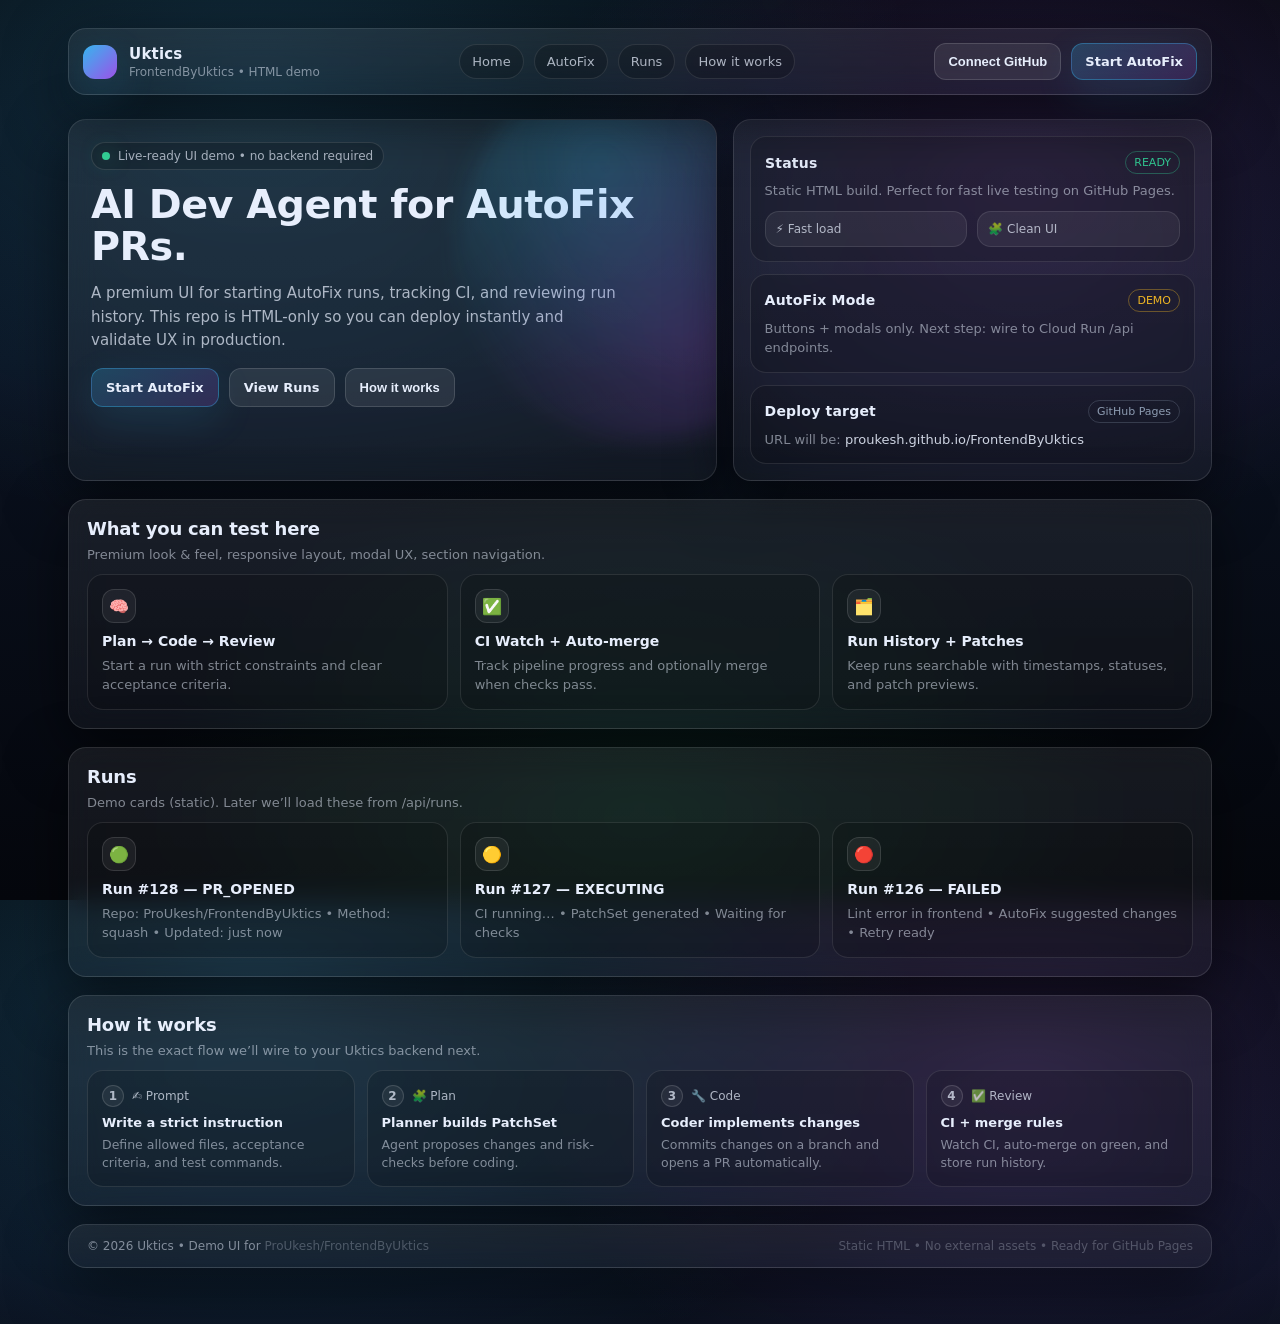
==== index.html @ 5b23cfe2 "Add premium HTML landing page" ====
<!-- index.html -->
<!doctype html>
<html lang="en">
  <head>
    <meta charset="UTF-8" />
    <meta name="viewport" content="width=device-width, initial-scale=1" />
    <title>Uktics • FrontendByUktics</title>
    <meta name="description" content="Uktics demo frontend: premium UI for AutoFix runs, CI watch, and run history." />
    <style>
      :root{
        --bg0:#070a10;
        --bg1:#0b1220;
        --card:rgba(255,255,255,.06);
        --card2:rgba(255,255,255,.085);
        --stroke:rgba(255,255,255,.12);
        --text:#e7eefc;
        --muted:rgba(231,238,252,.72);
        --muted2:rgba(231,238,252,.52);
        --good:#34d399;
        --warn:#fbbf24;
        --bad:#fb7185;
        --shadow: 0 20px 60px rgba(0,0,0,.55);
        --radius: 18px;
      }
      *{ box-sizing:border-box; }
      html,body{ height:100%; }
      body{
        margin:0;
        font-family: ui-sans-serif, system-ui, -apple-system, Segoe UI, Roboto, Helvetica, Arial, "Apple Color Emoji","Segoe UI Emoji";
        color:var(--text);
        background:
          radial-gradient(1200px 800px at 20% 10%, rgba(56,189,248,.18), transparent 55%),
          radial-gradient(900px 650px at 80% 20%, rgba(168,85,247,.16), transparent 55%),
          radial-gradient(900px 650px at 50% 90%, rgba(34,197,94,.10), transparent 55%),
          linear-gradient(180deg, var(--bg0), var(--bg1) 40%, #05070d);
        overflow-x:hidden;
      }
      a{ color:inherit; text-decoration:none; }
      .wrap{ max-width:1180px; margin:0 auto; padding:28px 18px 56px; }

      /* Nav */
      .nav{
        display:flex; align-items:center; justify-content:space-between;
        gap:12px;
        padding:14px 14px;
        border:1px solid var(--stroke);
        background: linear-gradient(180deg, rgba(255,255,255,.07), rgba(255,255,255,.04));
        border-radius: var(--radius);
        box-shadow: var(--shadow);
        backdrop-filter: blur(14px);
        position: sticky; top: 12px; z-index: 10;
      }
      .brand{
        display:flex; align-items:center; gap:12px;
        min-width: 220px;
      }
      .logo{
        width:34px; height:34px; border-radius:12px;
        background: linear-gradient(135deg, rgba(56,189,248,.95), rgba(168,85,247,.92));
        box-shadow: 0 14px 40px rgba(56,189,248,.18);
      }
      .brand strong{ font-size:15px; letter-spacing:.2px; }
      .brand small{ display:block; color:var(--muted2); font-size:12px; margin-top:2px; }
      .links{ display:flex; gap:10px; flex-wrap:wrap; justify-content:center; }
      .chip{
        padding:9px 12px;
        border:1px solid rgba(255,255,255,.10);
        background: rgba(0,0,0,.18);
        border-radius: 999px;
        color: var(--muted);
        font-size: 13px;
      }
      .chip:hover{ background: rgba(255,255,255,.07); color: var(--text); }
      .actions{ display:flex; gap:10px; align-items:center; justify-content:flex-end; min-width: 220px; }
      .btn{
        border:1px solid rgba(255,255,255,.14);
        background: rgba(255,255,255,.08);
        color: var(--text);
        padding:10px 13px;
        border-radius: 12px;
        cursor:pointer;
        font-weight: 600;
        font-size: 13px;
      }
      .btn:hover{ background: rgba(255,255,255,.12); }
      .btn.primary{
        border-color: rgba(56,189,248,.35);
        background: linear-gradient(135deg, rgba(56,189,248,.22), rgba(168,85,247,.18));
        box-shadow: 0 14px 40px rgba(56,189,248,.12);
      }

      /* Hero */
      .hero{
        margin-top: 24px;
        display:grid;
        grid-template-columns: 1.15fr .85fr;
        gap:16px;
        align-items: stretch;
      }
      .card{
        border: 1px solid var(--stroke);
        background: linear-gradient(180deg, rgba(255,255,255,.07), rgba(255,255,255,.04));
        border-radius: var(--radius);
        box-shadow: var(--shadow);
        backdrop-filter: blur(14px);
      }
      .heroMain{ padding: 22px 22px 18px; position:relative; overflow:hidden; }
      .kicker{
        display:inline-flex; gap:8px; align-items:center;
        padding: 6px 10px;
        border:1px solid rgba(255,255,255,.12);
        border-radius: 999px;
        background: rgba(0,0,0,.18);
        color: var(--muted);
        font-size: 12px;
      }
      .dot{ width:8px; height:8px; border-radius:999px; background: var(--good); box-shadow:0 0 20px rgba(52,211,153,.55); }
      h1{
        margin: 14px 0 8px;
        font-size: clamp(28px, 3.1vw, 44px);
        line-height: 1.05;
        letter-spacing: -0.5px;
      }
      .sub{
        color: var(--muted);
        font-size: 15px;
        line-height: 1.55;
        max-width: 56ch;
      }
      .ctaRow{ display:flex; gap:10px; flex-wrap:wrap; margin-top: 16px; }
      .ctaRow .btn{ padding: 11px 14px; }
      .heroGlow{
        position:absolute; inset:-60px -120px auto auto;
        width: 380px; height: 380px; border-radius: 50%;
        background: radial-gradient(circle at 30% 30%, rgba(56,189,248,.22), transparent 60%),
                    radial-gradient(circle at 70% 70%, rgba(168,85,247,.18), transparent 60%);
        filter: blur(10px);
        transform: rotate(18deg);
        pointer-events:none;
      }

      .heroSide{ padding: 16px; display:flex; flex-direction:column; gap:12px; }
      .stat{
        padding: 14px;
        border-radius: 16px;
        border:1px solid rgba(255,255,255,.10);
        background: rgba(0,0,0,.16);
      }
      .statTop{ display:flex; justify-content:space-between; align-items:center; gap:10px; }
      .badge{
        padding: 4px 8px;
        border-radius: 999px;
        font-size: 11px;
        border:1px solid rgba(255,255,255,.14);
        color: var(--muted);
      }
      .badge.good{ border-color: rgba(52,211,153,.35); color: rgba(52,211,153,.95); }
      .badge.warn{ border-color: rgba(251,191,36,.35); color: rgba(251,191,36,.95); }
      .badge.neutral{ border-color: rgba(148,163,184,.25); color: rgba(148,163,184,.95); }
      .stat strong{ font-size: 14px; letter-spacing:.2px; }
      .stat p{ margin: 8px 0 0; color: var(--muted2); font-size: 13px; line-height:1.45; }
      .miniRow{ display:flex; gap:10px; margin-top: 10px; }
      .pill{
        flex:1;
        padding: 10px 10px;
        border-radius: 14px;
        border:1px solid rgba(255,255,255,.10);
        background: rgba(255,255,255,.06);
        font-size: 12px;
        color: var(--muted);
      }

      /* Sections */
      .section{ margin-top: 18px; padding: 18px; }
      .section h2{ margin: 0 0 8px; font-size: 18px; letter-spacing: -.2px; }
      .section .hint{ color: var(--muted2); font-size: 13px; margin:0; }

      .grid3{
        display:grid;
        grid-template-columns: repeat(3, minmax(0,1fr));
        gap: 12px;
        margin-top: 12px;
      }
      .feature{
        padding: 14px;
        border-radius: 16px;
        border:1px solid rgba(255,255,255,.10);
        background: rgba(0,0,0,.16);
      }
      .feature .icon{
        width: 34px; height: 34px; border-radius: 12px;
        display:grid; place-items:center;
        border:1px solid rgba(255,255,255,.12);
        background: rgba(255,255,255,.06);
        margin-bottom: 10px;
      }
      .feature strong{ display:block; font-size: 14px; }
      .feature p{ margin: 8px 0 0; color: var(--muted2); font-size: 13px; line-height: 1.45; }

      .steps{
        margin-top: 12px;
        display:grid;
        grid-template-columns: repeat(4, minmax(0,1fr));
        gap: 12px;
      }
      .step{
        padding: 14px;
        border-radius: 16px;
        border:1px solid rgba(255,255,255,.10);
        background: rgba(0,0,0,.16);
      }
      .step .n{
        display:inline-flex; align-items:center; gap:8px;
        color: var(--muted);
        font-size: 12px;
        margin-bottom: 8px;
      }
      .step .n b{
        width: 22px; height: 22px; border-radius: 999px;
        display:grid; place-items:center;
        border: 1px solid rgba(255,255,255,.14);
        background: rgba(255,255,255,.06);
      }
      .step strong{ display:block; font-size: 13px; }
      .step p{ margin: 6px 0 0; color: var(--muted2); font-size: 12.5px; line-height: 1.45; }

      /* Footer */
      footer{
        margin-top: 18px;
        display:flex;
        justify-content: space-between;
        align-items:center;
        gap:12px;
        padding: 14px 18px;
        color: var(--muted2);
        font-size: 12px;
      }
      .sep{ opacity:.5; }

      /* Modal */
      .backdrop{
        position: fixed; inset:0; display:none;
        background: rgba(0,0,0,.55);
        backdrop-filter: blur(6px);
        z-index: 50;
      }
      .modal{
        max-width: 520px;
        margin: 12vh auto 0;
        padding: 18px;
        border-radius: 18px;
        border: 1px solid rgba(255,255,255,.14);
        background: linear-gradient(180deg, rgba(15,23,42,.95), rgba(2,6,23,.92));
        box-shadow: 0 30px 90px rgba(0,0,0,.65);
      }
      .modal h3{ margin: 0 0 6px; font-size: 16px; }
      .modal p{ margin: 0 0 12px; color: var(--muted); font-size: 13px; line-height: 1.5; }
      .modal .row{ display:flex; gap:10px; justify-content:flex-end; }
      .modal .btn{ background: rgba(255,255,255,.07); }

      /* Responsive */
      @media (max-width: 980px){
        .hero{ grid-template-columns: 1fr; }
        .brand, .actions{ min-width: auto; }
        .steps{ grid-template-columns: repeat(2, minmax(0,1fr)); }
        .grid3{ grid-template-columns: 1fr; }
      }
      @media (max-width: 520px){
        .links{ display:none; }
        .steps{ grid-template-columns: 1fr; }
        footer{ flex-direction: column; align-items:flex-start; }
      }
    </style>
  </head>
  <body>
    <div class="wrap">
      <div class="nav">
        <div class="brand">
          <div class="logo" aria-hidden="true"></div>
          <div>
            <strong>Uktics</strong>
            <small>FrontendByUktics • HTML demo</small>
          </div>
        </div>

        <div class="links">
          <a class="chip" href="#home">Home</a>
          <a class="chip" href="#features">AutoFix</a>
          <a class="chip" href="#runs">Runs</a>
          <a class="chip" href="#how">How it works</a>
        </div>

        <div class="actions">
          <button class="btn" id="btnGithub">Connect GitHub</button>
          <a class="btn primary" href="#features">Start AutoFix</a>
        </div>
      </div>

      <section id="home" class="hero">
        <div class="card heroMain">
          <div class="heroGlow" aria-hidden="true"></div>
          <div class="kicker"><span class="dot"></span> Live-ready UI demo • no backend required</div>
          <h1>AI Dev Agent for AutoFix PRs.</h1>
          <p class="sub">
            A premium UI for starting AutoFix runs, tracking CI, and reviewing run history.
            This repo is HTML-only so you can deploy instantly and validate UX in production.
          </p>
          <div class="ctaRow">
            <a class="btn primary" href="#features">Start AutoFix</a>
            <a class="btn" href="#runs">View Runs</a>
            <button class="btn" id="btnLearn">How it works</button>
          </div>
        </div>

        <aside class="card heroSide">
          <div class="stat">
            <div class="statTop">
              <strong>Status</strong>
              <span class="badge good">READY</span>
            </div>
            <p>Static HTML build. Perfect for fast live testing on GitHub Pages.</p>
            <div class="miniRow">
              <div class="pill">⚡ Fast load</div>
              <div class="pill">🧩 Clean UI</div>
            </div>
          </div>

          <div class="stat">
            <div class="statTop">
              <strong>AutoFix Mode</strong>
              <span class="badge warn">DEMO</span>
            </div>
            <p>Buttons + modals only. Next step: wire to Cloud Run /api endpoints.</p>
          </div>

          <div class="stat">
            <div class="statTop">
              <strong>Deploy target</strong>
              <span class="badge neutral">GitHub Pages</span>
            </div>
            <p>URL will be: <span style="color:rgba(231,238,252,.88)">proukesh.github.io/FrontendByUktics</span></p>
          </div>
        </aside>
      </section>

      <section id="features" class="card section">
        <h2>What you can test here</h2>
        <p class="hint">Premium look & feel, responsive layout, modal UX, section navigation.</p>

        <div class="grid3">
          <div class="feature">
            <div class="icon">🧠</div>
            <strong>Plan → Code → Review</strong>
            <p>Start a run with strict constraints and clear acceptance criteria.</p>
          </div>
          <div class="feature">
            <div class="icon">✅</div>
            <strong>CI Watch + Auto-merge</strong>
            <p>Track pipeline progress and optionally merge when checks pass.</p>
          </div>
          <div class="feature">
            <div class="icon">🗂️</div>
            <strong>Run History + Patches</strong>
            <p>Keep runs searchable with timestamps, statuses, and patch previews.</p>
          </div>
        </div>
      </section>

      <section id="runs" class="card section">
        <h2>Runs</h2>
        <p class="hint">Demo cards (static). Later we’ll load these from /api/runs.</p>

        <div class="grid3">
          <div class="feature">
            <div class="icon">🟢</div>
            <strong>Run #128 — PR_OPENED</strong>
            <p>Repo: ProUkesh/FrontendByUktics • Method: squash • Updated: just now</p>
          </div>
          <div class="feature">
            <div class="icon">🟡</div>
            <strong>Run #127 — EXECUTING</strong>
            <p>CI running… • PatchSet generated • Waiting for checks</p>
          </div>
          <div class="feature">
            <div class="icon">🔴</div>
            <strong>Run #126 — FAILED</strong>
            <p>Lint error in frontend • AutoFix suggested changes • Retry ready</p>
          </div>
        </div>
      </section>

      <section id="how" class="card section">
        <h2>How it works</h2>
        <p class="hint">This is the exact flow we’ll wire to your Uktics backend next.</p>

        <div class="steps">
          <div class="step">
            <div class="n"><b>1</b> ✍️ Prompt</div>
            <strong>Write a strict instruction</strong>
            <p>Define allowed files, acceptance criteria, and test commands.</p>
          </div>
          <div class="step">
            <div class="n"><b>2</b> 🧩 Plan</div>
            <strong>Planner builds PatchSet</strong>
            <p>Agent proposes changes and risk-checks before coding.</p>
          </div>
          <div class="step">
            <div class="n"><b>3</b> 🔧 Code</div>
            <strong>Coder implements changes</strong>
            <p>Commits changes on a branch and opens a PR automatically.</p>
          </div>
          <div class="step">
            <div class="n"><b>4</b> ✅ Review</div>
            <strong>CI + merge rules</strong>
            <p>Watch CI, auto-merge on green, and store run history.</p>
          </div>
        </div>
      </section>

      <footer class="card">
        <div>© <span id="year"></span> Uktics • Demo UI for <span class="sep">ProUkesh/FrontendByUktics</span></div>
        <div class="sep">Static HTML • No external assets • Ready for GitHub Pages</div>
      </footer>
    </div>

    <div class="backdrop" id="backdrop" role="dialog" aria-modal="true" aria-hidden="true">
      <div class="modal">
        <h3 id="modalTitle">Connect GitHub</h3>
        <p id="modalBody">
          This is a UI-only demo. Next step: wire OAuth and tokens via the Uktics backend.
        </p>
        <div class="row">
          <button class="btn" id="btnClose">Close</button>
          <button class="btn primary" id="btnOk">Got it</button>
        </div>
      </div>
    </div>

    <script>
      const $ = (id) => document.getElementById(id);
      const backdrop = $("backdrop");
      const openModal = (title, body) => {
        $("modalTitle").textContent = title;
        $("modalBody").textContent = body;
        backdrop.style.display = "block";
        backdrop.setAttribute("aria-hidden", "false");
      };
      const closeModal = () => {
        backdrop.style.display = "none";
        backdrop.setAttribute("aria-hidden", "true");
      };

      $("year").textContent = new Date().getFullYear();

      $("btnGithub").addEventListener("click", () => {
        openModal(
          "Connect GitHub",
          "UI-only demo. When we wire this up, it will open GitHub OAuth and store a session token safely on the backend."
        );
      });
      $("btnLearn").addEventListener("click", () => {
        document.querySelector("#how").scrollIntoView({ behavior: "smooth", block: "start" });
      });

      $("btnClose").addEventListener("click", closeModal);
      $("btnOk").addEventListener("click", closeModal);

      backdrop.addEventListener("click", (e) => {
        if (e.target === backdrop) closeModal();
      });

      window.addEventListener("keydown", (e) => {
        if (e.key === "Escape") closeModal();
      });
    </script>
  </body>
</html>
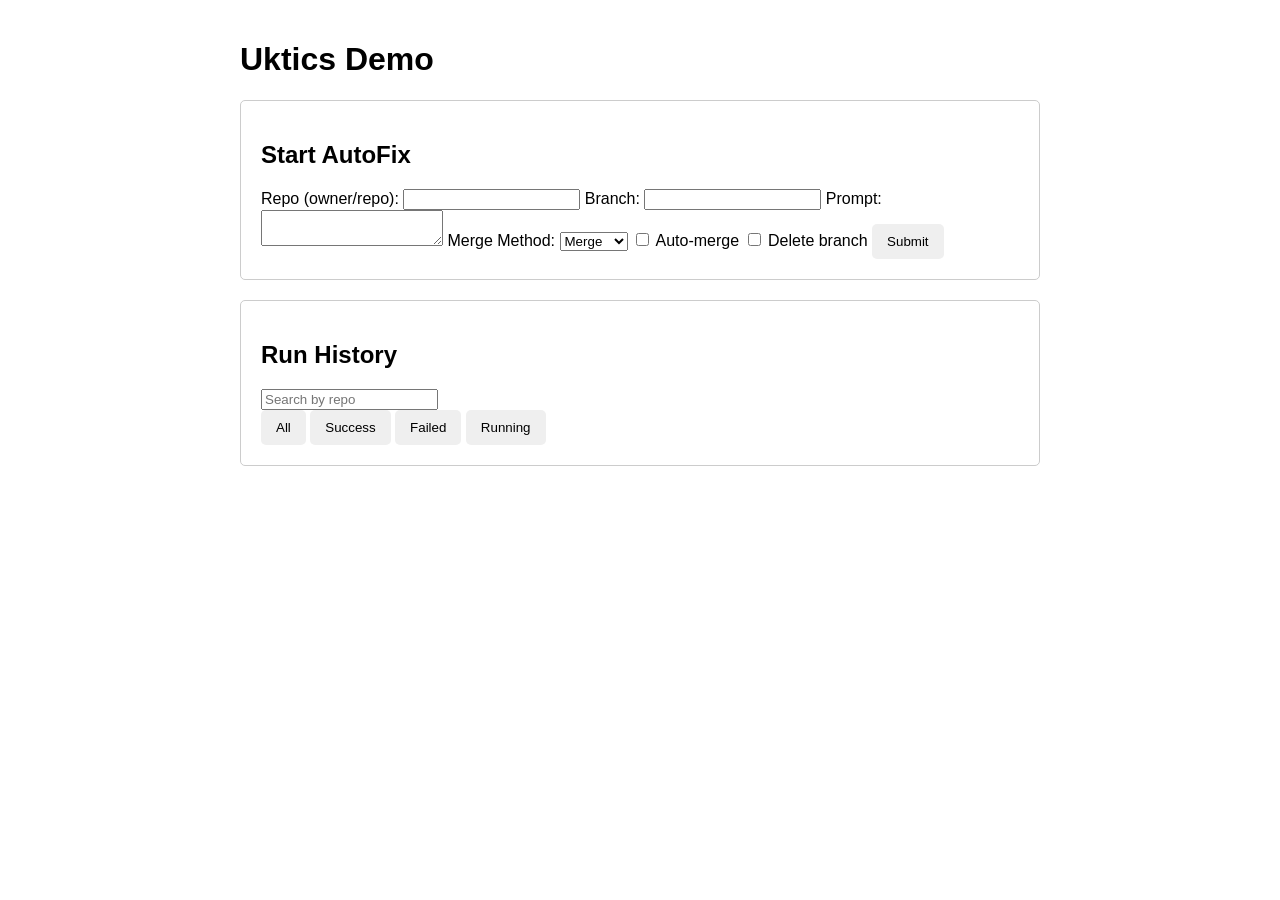
==== commit 05f5e337: "Upgrade index.html to Premium App-like UI" ====
--- a/index.html
+++ b/index.html
@@ -1,477 +1,145 @@
-<!-- index.html -->
-<!doctype html>
+<!DOCTYPE html>
 <html lang="en">
-  <head>
-    <meta charset="UTF-8" />
-    <meta name="viewport" content="width=device-width, initial-scale=1" />
-    <title>Uktics • FrontendByUktics</title>
-    <meta name="description" content="Uktics demo frontend: premium UI for AutoFix runs, CI watch, and run history." />
+<head>
+    <meta charset="UTF-8">
+    <meta name="viewport" content="width=device-width, initial-scale=1.0">
+    <title>Uktics Demo</title>
     <style>
-      :root{
-        --bg0:#070a10;
-        --bg1:#0b1220;
-        --card:rgba(255,255,255,.06);
-        --card2:rgba(255,255,255,.085);
-        --stroke:rgba(255,255,255,.12);
-        --text:#e7eefc;
-        --muted:rgba(231,238,252,.72);
-        --muted2:rgba(231,238,252,.52);
-        --good:#34d399;
-        --warn:#fbbf24;
-        --bad:#fb7185;
-        --shadow: 0 20px 60px rgba(0,0,0,.55);
-        --radius: 18px;
-      }
-      *{ box-sizing:border-box; }
-      html,body{ height:100%; }
-      body{
-        margin:0;
-        font-family: ui-sans-serif, system-ui, -apple-system, Segoe UI, Roboto, Helvetica, Arial, "Apple Color Emoji","Segoe UI Emoji";
-        color:var(--text);
-        background:
-          radial-gradient(1200px 800px at 20% 10%, rgba(56,189,248,.18), transparent 55%),
-          radial-gradient(900px 650px at 80% 20%, rgba(168,85,247,.16), transparent 55%),
-          radial-gradient(900px 650px at 50% 90%, rgba(34,197,94,.10), transparent 55%),
-          linear-gradient(180deg, var(--bg0), var(--bg1) 40%, #05070d);
-        overflow-x:hidden;
-      }
-      a{ color:inherit; text-decoration:none; }
-      .wrap{ max-width:1180px; margin:0 auto; padding:28px 18px 56px; }
+        body { font-family: Arial, sans-serif; margin: 0; padding: 20px; }
+        .container { max-width: 800px; margin: auto; }
+        .panel { border: 1px solid #ccc; padding: 20px; margin-bottom: 20px; border-radius: 5px; }
+        .hidden { display: none; }
+        .dark { background-color: #333; color: #fff; }
+        .light { background-color: #fff; color: #000; }
+        .button { padding: 10px 15px; border: none; border-radius: 5px; cursor: pointer; }
+        .toast { position: fixed; bottom: 20px; right: 20px; background: #28a745; color: white; padding: 10px; border-radius: 5px; }
+        .run-history { margin-top: 20px; }
+        .run { padding: 10px; border: 1px solid #ccc; margin: 5px 0; cursor: pointer; }
+        .run.executing { animation: pulse 1s infinite; }
+        @keyframes pulse { 0% { background-color: #f0f0f0; } 50% { background-color: #e0e0e0; } 100% { background-color: #f0f0f0; } }
+    </style>
+</head>
+<body>
+    <div class="container">
+        <h1>Uktics Demo</h1>
+        <div class="panel">
+            <h2>Start AutoFix</h2>
+            <form id="autofix-form">
+                <label for="repo">Repo (owner/repo):</label>
+                <input type="text" id="repo" required>
+                <label for="branch">Branch:</label>
+                <input type="text" id="branch" required>
+                <label for="prompt">Prompt:</label>
+                <textarea id="prompt" required></textarea>
+                <label for="merge-method">Merge Method:</label>
+                <select id="merge-method">
+                    <option value="merge">Merge</option>
+                    <option value="squash">Squash</option>
+                </select>
+                <label><input type="checkbox" id="auto-merge"> Auto-merge</label>
+                <label><input type="checkbox" id="delete-branch"> Delete branch</label>
+                <button type="submit" class="button">Submit</button>
+            </form>
+            <div id="toast" class="toast hidden">Demo: Run queued</div>
+        </div>
+        <div class="panel run-history">
+            <h2>Run History</h2>
+            <input type="text" id="search-repo" placeholder="Search by repo">
+            <div id="filter-chips">
+                <button class="button" data-filter="all">All</button>
+                <button class="button" data-filter="success">Success</button>
+                <button class="button" data-filter="failed">Failed</button>
+                <button class="button" data-filter="running">Running</button>
+            </div>
+            <div id="runs"></div>
+        </div>
+    </div>
+    <script>
+        const form = document.getElementById('autofix-form');
+        const toast = document.getElementById('toast');
+        const runsDiv = document.getElementById('runs');
+        const searchRepo = document.getElementById('search-repo');
+        const filterButtons = document.querySelectorAll('#filter-chips .button');
+        let runs = [
+            { id: 1, repo: 'owner/repo1', status: 'PR_OPENED' },
+            { id: 2, repo: 'owner/repo2', status: 'EXECUTING' },
+            { id: 3, repo: 'owner/repo3', status: 'FAILED' },
+            { id: 4, repo: 'owner/repo4', status: 'MERGED' },
+            { id: 5, repo: 'owner/repo5', status: 'EXECUTING' },
+            { id: 6, repo: 'owner/repo6', status: 'PR_OPENED' },
+            { id: 7, repo: 'owner/repo7', status: 'FAILED' },
+            { id: 8, repo: 'owner/repo8', status: 'MERGED' }
+        ];
+        let currentFilter = 'all';
 
-      /* Nav */
-      .nav{
-        display:flex; align-items:center; justify-content:space-between;
-        gap:12px;
-        padding:14px 14px;
-        border:1px solid var(--stroke);
-        background: linear-gradient(180deg, rgba(255,255,255,.07), rgba(255,255,255,.04));
-        border-radius: var(--radius);
-        box-shadow: var(--shadow);
-        backdrop-filter: blur(14px);
-        position: sticky; top: 12px; z-index: 10;
-      }
-      .brand{
-        display:flex; align-items:center; gap:12px;
-        min-width: 220px;
-      }
-      .logo{
-        width:34px; height:34px; border-radius:12px;
-        background: linear-gradient(135deg, rgba(56,189,248,.95), rgba(168,85,247,.92));
-        box-shadow: 0 14px 40px rgba(56,189,248,.18);
-      }
-      .brand strong{ font-size:15px; letter-spacing:.2px; }
-      .brand small{ display:block; color:var(--muted2); font-size:12px; margin-top:2px; }
-      .links{ display:flex; gap:10px; flex-wrap:wrap; justify-content:center; }
-      .chip{
-        padding:9px 12px;
-        border:1px solid rgba(255,255,255,.10);
-        background: rgba(0,0,0,.18);
-        border-radius: 999px;
-        color: var(--muted);
-        font-size: 13px;
-      }
-      .chip:hover{ background: rgba(255,255,255,.07); color: var(--text); }
-      .actions{ display:flex; gap:10px; align-items:center; justify-content:flex-end; min-width: 220px; }
-      .btn{
-        border:1px solid rgba(255,255,255,.14);
-        background: rgba(255,255,255,.08);
-        color: var(--text);
-        padding:10px 13px;
-        border-radius: 12px;
-        cursor:pointer;
-        font-weight: 600;
-        font-size: 13px;
-      }
-      .btn:hover{ background: rgba(255,255,255,.12); }
-      .btn.primary{
-        border-color: rgba(56,189,248,.35);
-        background: linear-gradient(135deg, rgba(56,189,248,.22), rgba(168,85,247,.18));
-        box-shadow: 0 14px 40px rgba(56,189,248,.12);
-      }
+        function renderRuns() {
+            runsDiv.innerHTML = '';
+            const filteredRuns = runs.filter(run => {
+                if (currentFilter === 'all') return true;
+                return run.status.toLowerCase() === currentFilter;
+            });
+            filteredRuns.forEach(run => {
+                const runDiv = document.createElement('div');
+                runDiv.className = 'run ' + (run.status === 'EXECUTING' ? 'executing' : '');
+                runDiv.innerText = `${run.repo} - ${run.status}`;
+                runDiv.onclick = () => openModal(run);
+                runsDiv.appendChild(runDiv);
+            });
+        }
 
-      /* Hero */
-      .hero{
-        margin-top: 24px;
-        display:grid;
-        grid-template-columns: 1.15fr .85fr;
-        gap:16px;
-        align-items: stretch;
-      }
-      .card{
-        border: 1px solid var(--stroke);
-        background: linear-gradient(180deg, rgba(255,255,255,.07), rgba(255,255,255,.04));
-        border-radius: var(--radius);
-        box-shadow: var(--shadow);
-        backdrop-filter: blur(14px);
-      }
-      .heroMain{ padding: 22px 22px 18px; position:relative; overflow:hidden; }
-      .kicker{
-        display:inline-flex; gap:8px; align-items:center;
-        padding: 6px 10px;
-        border:1px solid rgba(255,255,255,.12);
-        border-radius: 999px;
-        background: rgba(0,0,0,.18);
-        color: var(--muted);
-        font-size: 12px;
-      }
-      .dot{ width:8px; height:8px; border-radius:999px; background: var(--good); box-shadow:0 0 20px rgba(52,211,153,.55); }
-      h1{
-        margin: 14px 0 8px;
-        font-size: clamp(28px, 3.1vw, 44px);
-        line-height: 1.05;
-        letter-spacing: -0.5px;
-      }
-      .sub{
-        color: var(--muted);
-        font-size: 15px;
-        line-height: 1.55;
-        max-width: 56ch;
-      }
-      .ctaRow{ display:flex; gap:10px; flex-wrap:wrap; margin-top: 16px; }
-      .ctaRow .btn{ padding: 11px 14px; }
-      .heroGlow{
-        position:absolute; inset:-60px -120px auto auto;
-        width: 380px; height: 380px; border-radius: 50%;
-        background: radial-gradient(circle at 30% 30%, rgba(56,189,248,.22), transparent 60%),
-                    radial-gradient(circle at 70% 70%, rgba(168,85,247,.18), transparent 60%);
-        filter: blur(10px);
-        transform: rotate(18deg);
-        pointer-events:none;
-      }
+        function openModal(run) {
+            alert(`Run Details: ${JSON.stringify(run)}`);
+        }
 
-      .heroSide{ padding: 16px; display:flex; flex-direction:column; gap:12px; }
-      .stat{
-        padding: 14px;
-        border-radius: 16px;
-        border:1px solid rgba(255,255,255,.10);
-        background: rgba(0,0,0,.16);
-      }
-      .statTop{ display:flex; justify-content:space-between; align-items:center; gap:10px; }
-      .badge{
-        padding: 4px 8px;
-        border-radius: 999px;
-        font-size: 11px;
-        border:1px solid rgba(255,255,255,.14);
-        color: var(--muted);
-      }
-      .badge.good{ border-color: rgba(52,211,153,.35); color: rgba(52,211,153,.95); }
-      .badge.warn{ border-color: rgba(251,191,36,.35); color: rgba(251,191,36,.95); }
-      .badge.neutral{ border-color: rgba(148,163,184,.25); color: rgba(148,163,184,.95); }
-      .stat strong{ font-size: 14px; letter-spacing:.2px; }
-      .stat p{ margin: 8px 0 0; color: var(--muted2); font-size: 13px; line-height:1.45; }
-      .miniRow{ display:flex; gap:10px; margin-top: 10px; }
-      .pill{
-        flex:1;
-        padding: 10px 10px;
-        border-radius: 14px;
-        border:1px solid rgba(255,255,255,.10);
-        background: rgba(255,255,255,.06);
-        font-size: 12px;
-        color: var(--muted);
-      }
+        form.onsubmit = function(event) {
+            event.preventDefault();
+            const repo = document.getElementById('repo').value;
+            const branch = document.getElementById('branch').value;
+            const prompt = document.getElementById('prompt').value;
+            if (!/^[A-Za-z0-9_.-]+/[A-Za-z0-9_.-]+$/.test(repo)) {
+                alert('Invalid repo format.');
+                return;
+            }
+            toast.classList.remove('hidden');
+            setTimeout(() => toast.classList.add('hidden'), 3000);
+            runs.push({ id: runs.length + 1, repo: repo, status: 'EXECUTING' });
+            renderRuns();
+        };
 
-      /* Sections */
-      .section{ margin-top: 18px; padding: 18px; }
-      .section h2{ margin: 0 0 8px; font-size: 18px; letter-spacing: -.2px; }
-      .section .hint{ color: var(--muted2); font-size: 13px; margin:0; }
+        searchRepo.oninput = function() {
+            const searchTerm = searchRepo.value.toLowerCase();
+            runsDiv.innerHTML = '';
+            runs.filter(run => run.repo.toLowerCase().includes(searchTerm)).forEach(run => {
+                const runDiv = document.createElement('div');
+                runDiv.className = 'run ' + (run.status === 'EXECUTING' ? 'executing' : '');
+                runDiv.innerText = `${run.repo} - ${run.status}`;
+                runDiv.onclick = () => openModal(run);
+                runsDiv.appendChild(runDiv);
+            });
+        };
 
-      .grid3{
-        display:grid;
-        grid-template-columns: repeat(3, minmax(0,1fr));
-        gap: 12px;
-        margin-top: 12px;
-      }
-      .feature{
-        padding: 14px;
-        border-radius: 16px;
-        border:1px solid rgba(255,255,255,.10);
-        background: rgba(0,0,0,.16);
-      }
-      .feature .icon{
-        width: 34px; height: 34px; border-radius: 12px;
-        display:grid; place-items:center;
-        border:1px solid rgba(255,255,255,.12);
-        background: rgba(255,255,255,.06);
-        margin-bottom: 10px;
-      }
-      .feature strong{ display:block; font-size: 14px; }
-      .feature p{ margin: 8px 0 0; color: var(--muted2); font-size: 13px; line-height: 1.45; }
+        filterButtons.forEach(button => {
+            button.onclick = function() {
+                currentFilter = this.getAttribute('data-filter');
+                renderRuns();
+            };
+        });
 
-      .steps{
-        margin-top: 12px;
-        display:grid;
-        grid-template-columns: repeat(4, minmax(0,1fr));
-        gap: 12px;
-      }
-      .step{
-        padding: 14px;
-        border-radius: 16px;
-        border:1px solid rgba(255,255,255,.10);
-        background: rgba(0,0,0,.16);
-      }
-      .step .n{
-        display:inline-flex; align-items:center; gap:8px;
-        color: var(--muted);
-        font-size: 12px;
-        margin-bottom: 8px;
-      }
-      .step .n b{
-        width: 22px; height: 22px; border-radius: 999px;
-        display:grid; place-items:center;
-        border: 1px solid rgba(255,255,255,.14);
-        background: rgba(255,255,255,.06);
-      }
-      .step strong{ display:block; font-size: 13px; }
-      .step p{ margin: 6px 0 0; color: var(--muted2); font-size: 12.5px; line-height: 1.45; }
+        function setTheme(theme) {
+            document.body.className = theme;
+            localStorage.setItem('theme', theme);
+        }
 
-      /* Footer */
-      footer{
-        margin-top: 18px;
-        display:flex;
-        justify-content: space-between;
-        align-items:center;
-        gap:12px;
-        padding: 14px 18px;
-        color: var(--muted2);
-        font-size: 12px;
-      }
-      .sep{ opacity:.5; }
+        function toggleTheme() {
+            const currentTheme = localStorage.getItem('theme') || 'light';
+            const newTheme = currentTheme === 'light' ? 'dark' : 'light';
+            setTheme(newTheme);
+        }
 
-      /* Modal */
-      .backdrop{
-        position: fixed; inset:0; display:none;
-        background: rgba(0,0,0,.55);
-        backdrop-filter: blur(6px);
-        z-index: 50;
-      }
-      .modal{
-        max-width: 520px;
-        margin: 12vh auto 0;
-        padding: 18px;
-        border-radius: 18px;
-        border: 1px solid rgba(255,255,255,.14);
-        background: linear-gradient(180deg, rgba(15,23,42,.95), rgba(2,6,23,.92));
-        box-shadow: 0 30px 90px rgba(0,0,0,.65);
-      }
-      .modal h3{ margin: 0 0 6px; font-size: 16px; }
-      .modal p{ margin: 0 0 12px; color: var(--muted); font-size: 13px; line-height: 1.5; }
-      .modal .row{ display:flex; gap:10px; justify-content:flex-end; }
-      .modal .btn{ background: rgba(255,255,255,.07); }
-
-      /* Responsive */
-      @media (max-width: 980px){
-        .hero{ grid-template-columns: 1fr; }
-        .brand, .actions{ min-width: auto; }
-        .steps{ grid-template-columns: repeat(2, minmax(0,1fr)); }
-        .grid3{ grid-template-columns: 1fr; }
-      }
-      @media (max-width: 520px){
-        .links{ display:none; }
-        .steps{ grid-template-columns: 1fr; }
-        footer{ flex-direction: column; align-items:flex-start; }
-      }
-    </style>
-  </head>
-  <body>
-    <div class="wrap">
-      <div class="nav">
-        <div class="brand">
-          <div class="logo" aria-hidden="true"></div>
-          <div>
-            <strong>Uktics</strong>
-            <small>FrontendByUktics • HTML demo</small>
-          </div>
-        </div>
-
-        <div class="links">
-          <a class="chip" href="#home">Home</a>
-          <a class="chip" href="#features">AutoFix</a>
-          <a class="chip" href="#runs">Runs</a>
-          <a class="chip" href="#how">How it works</a>
-        </div>
-
-        <div class="actions">
-          <button class="btn" id="btnGithub">Connect GitHub</button>
-          <a class="btn primary" href="#features">Start AutoFix</a>
-        </div>
-      </div>
-
-      <section id="home" class="hero">
-        <div class="card heroMain">
-          <div class="heroGlow" aria-hidden="true"></div>
-          <div class="kicker"><span class="dot"></span> Live-ready UI demo • no backend required</div>
-          <h1>AI Dev Agent for AutoFix PRs.</h1>
-          <p class="sub">
-            A premium UI for starting AutoFix runs, tracking CI, and reviewing run history.
-            This repo is HTML-only so you can deploy instantly and validate UX in production.
-          </p>
-          <div class="ctaRow">
-            <a class="btn primary" href="#features">Start AutoFix</a>
-            <a class="btn" href="#runs">View Runs</a>
-            <button class="btn" id="btnLearn">How it works</button>
-          </div>
-        </div>
-
-        <aside class="card heroSide">
-          <div class="stat">
-            <div class="statTop">
-              <strong>Status</strong>
-              <span class="badge good">READY</span>
-            </div>
-            <p>Static HTML build. Perfect for fast live testing on GitHub Pages.</p>
-            <div class="miniRow">
-              <div class="pill">⚡ Fast load</div>
-              <div class="pill">🧩 Clean UI</div>
-            </div>
-          </div>
-
-          <div class="stat">
-            <div class="statTop">
-              <strong>AutoFix Mode</strong>
-              <span class="badge warn">DEMO</span>
-            </div>
-            <p>Buttons + modals only. Next step: wire to Cloud Run /api endpoints.</p>
-          </div>
-
-          <div class="stat">
-            <div class="statTop">
-              <strong>Deploy target</strong>
-              <span class="badge neutral">GitHub Pages</span>
-            </div>
-            <p>URL will be: <span style="color:rgba(231,238,252,.88)">proukesh.github.io/FrontendByUktics</span></p>
-          </div>
-        </aside>
-      </section>
-
-      <section id="features" class="card section">
-        <h2>What you can test here</h2>
-        <p class="hint">Premium look & feel, responsive layout, modal UX, section navigation.</p>
-
-        <div class="grid3">
-          <div class="feature">
-            <div class="icon">🧠</div>
-            <strong>Plan → Code → Review</strong>
-            <p>Start a run with strict constraints and clear acceptance criteria.</p>
-          </div>
-          <div class="feature">
-            <div class="icon">✅</div>
-            <strong>CI Watch + Auto-merge</strong>
-            <p>Track pipeline progress and optionally merge when checks pass.</p>
-          </div>
-          <div class="feature">
-            <div class="icon">🗂️</div>
-            <strong>Run History + Patches</strong>
-            <p>Keep runs searchable with timestamps, statuses, and patch previews.</p>
-          </div>
-        </div>
-      </section>
-
-      <section id="runs" class="card section">
-        <h2>Runs</h2>
-        <p class="hint">Demo cards (static). Later we’ll load these from /api/runs.</p>
-
-        <div class="grid3">
-          <div class="feature">
-            <div class="icon">🟢</div>
-            <strong>Run #128 — PR_OPENED</strong>
-            <p>Repo: ProUkesh/FrontendByUktics • Method: squash • Updated: just now</p>
-          </div>
-          <div class="feature">
-            <div class="icon">🟡</div>
-            <strong>Run #127 — EXECUTING</strong>
-            <p>CI running… • PatchSet generated • Waiting for checks</p>
-          </div>
-          <div class="feature">
-            <div class="icon">🔴</div>
-            <strong>Run #126 — FAILED</strong>
-            <p>Lint error in frontend • AutoFix suggested changes • Retry ready</p>
-          </div>
-        </div>
-      </section>
-
-      <section id="how" class="card section">
-        <h2>How it works</h2>
-        <p class="hint">This is the exact flow we’ll wire to your Uktics backend next.</p>
-
-        <div class="steps">
-          <div class="step">
-            <div class="n"><b>1</b> ✍️ Prompt</div>
-            <strong>Write a strict instruction</strong>
-            <p>Define allowed files, acceptance criteria, and test commands.</p>
-          </div>
-          <div class="step">
-            <div class="n"><b>2</b> 🧩 Plan</div>
-            <strong>Planner builds PatchSet</strong>
-            <p>Agent proposes changes and risk-checks before coding.</p>
-          </div>
-          <div class="step">
-            <div class="n"><b>3</b> 🔧 Code</div>
-            <strong>Coder implements changes</strong>
-            <p>Commits changes on a branch and opens a PR automatically.</p>
-          </div>
-          <div class="step">
-            <div class="n"><b>4</b> ✅ Review</div>
-            <strong>CI + merge rules</strong>
-            <p>Watch CI, auto-merge on green, and store run history.</p>
-          </div>
-        </div>
-      </section>
-
-      <footer class="card">
-        <div>© <span id="year"></span> Uktics • Demo UI for <span class="sep">ProUkesh/FrontendByUktics</span></div>
-        <div class="sep">Static HTML • No external assets • Ready for GitHub Pages</div>
-      </footer>
-    </div>
-
-    <div class="backdrop" id="backdrop" role="dialog" aria-modal="true" aria-hidden="true">
-      <div class="modal">
-        <h3 id="modalTitle">Connect GitHub</h3>
-        <p id="modalBody">
-          This is a UI-only demo. Next step: wire OAuth and tokens via the Uktics backend.
-        </p>
-        <div class="row">
-          <button class="btn" id="btnClose">Close</button>
-          <button class="btn primary" id="btnOk">Got it</button>
-        </div>
-      </div>
-    </div>
-
-    <script>
-      const $ = (id) => document.getElementById(id);
-      const backdrop = $("backdrop");
-      const openModal = (title, body) => {
-        $("modalTitle").textContent = title;
-        $("modalBody").textContent = body;
-        backdrop.style.display = "block";
-        backdrop.setAttribute("aria-hidden", "false");
-      };
-      const closeModal = () => {
-        backdrop.style.display = "none";
-        backdrop.setAttribute("aria-hidden", "true");
-      };
-
-      $("year").textContent = new Date().getFullYear();
-
-      $("btnGithub").addEventListener("click", () => {
-        openModal(
-          "Connect GitHub",
-          "UI-only demo. When we wire this up, it will open GitHub OAuth and store a session token safely on the backend."
-        );
-      });
-      $("btnLearn").addEventListener("click", () => {
-        document.querySelector("#how").scrollIntoView({ behavior: "smooth", block: "start" });
-      });
-
-      $("btnClose").addEventListener("click", closeModal);
-      $("btnOk").addEventListener("click", closeModal);
-
-      backdrop.addEventListener("click", (e) => {
-        if (e.target === backdrop) closeModal();
-      });
-
-      window.addEventListener("keydown", (e) => {
-        if (e.key === "Escape") closeModal();
-      });
+        document.addEventListener('DOMContentLoaded', () => {
+            const savedTheme = localStorage.getItem('theme') || (window.matchMedia('(prefers-color-scheme: dark)').matches ? 'dark' : 'light');
+            setTheme(savedTheme);
+        });
     </script>
-  </body>
-</html>
+</body>
+</html>
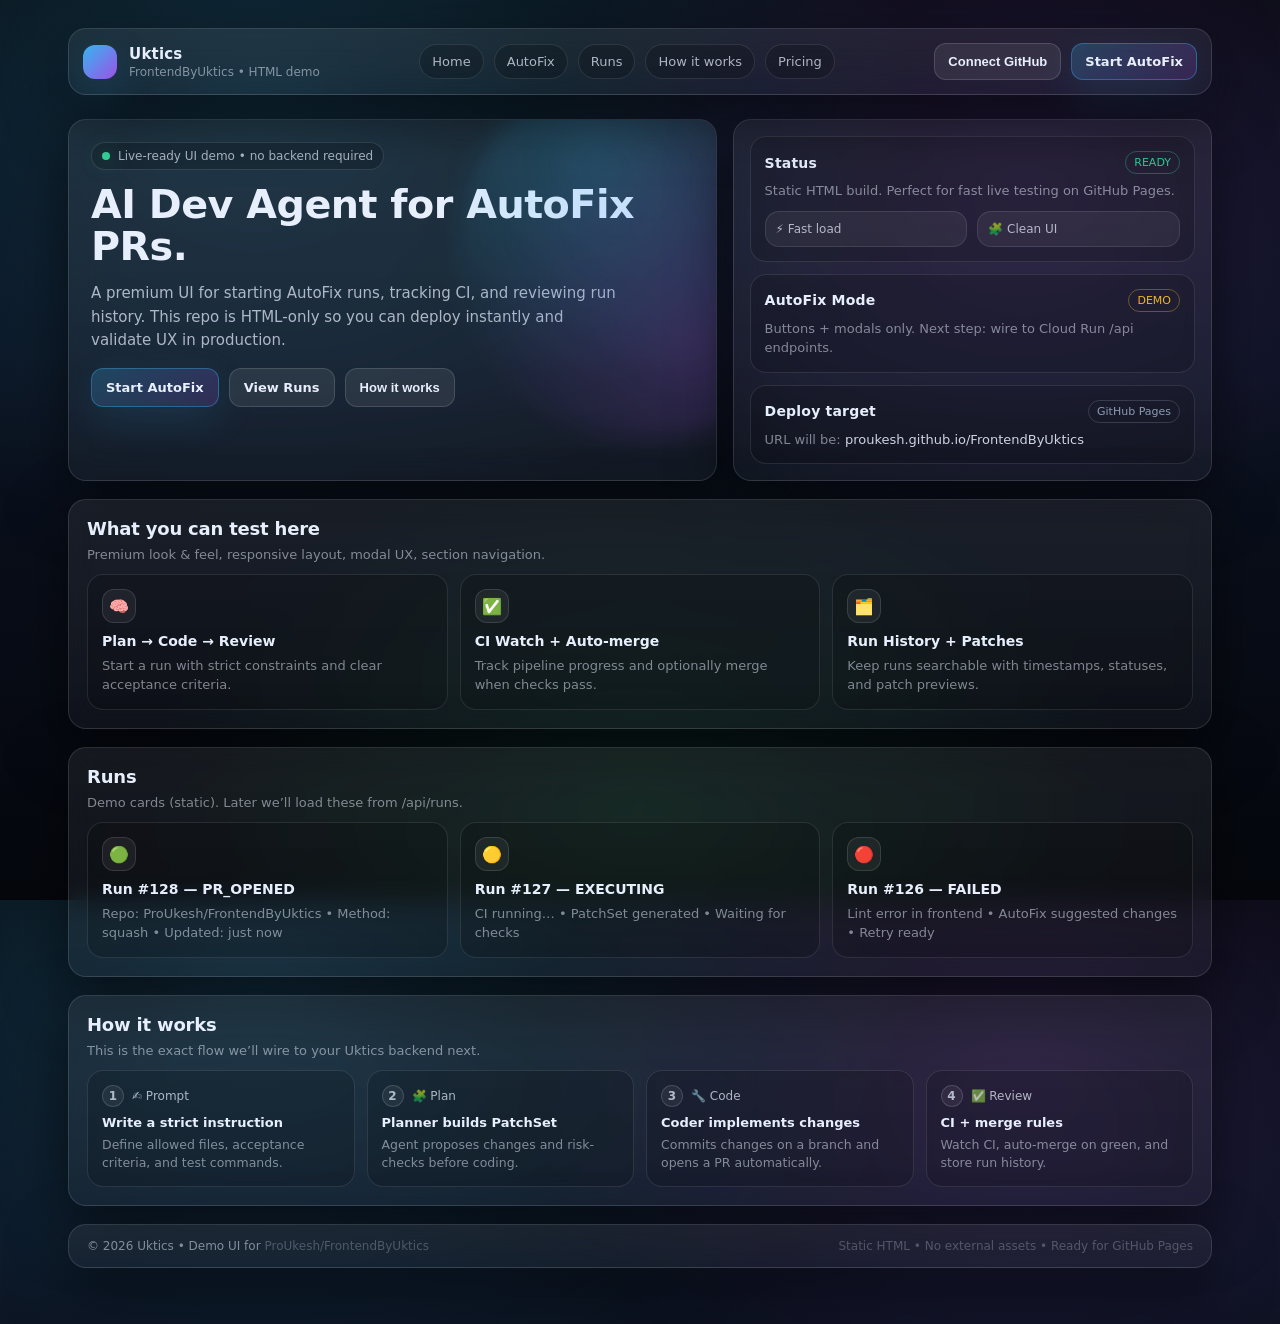
==== commit 83d248e4: "[Uktics:mAcDwS90spg3rxtu] Create static page and update navigation" ====
--- a/index.html
+++ b/index.html
@@ -1,145 +1,478 @@
-<!DOCTYPE html>
+<!-- index.html -->
+<!doctype html>
 <html lang="en">
-<head>
-    <meta charset="UTF-8">
-    <meta name="viewport" content="width=device-width, initial-scale=1.0">
-    <title>Uktics Demo</title>
+  <head>
+    <meta charset="UTF-8" />
+    <meta name="viewport" content="width=device-width, initial-scale=1" />
+    <title>Uktics • FrontendByUktics</title>
+    <meta name="description" content="Uktics demo frontend: premium UI for AutoFix runs, CI watch, and run history." />
     <style>
-        body { font-family: Arial, sans-serif; margin: 0; padding: 20px; }
-        .container { max-width: 800px; margin: auto; }
-        .panel { border: 1px solid #ccc; padding: 20px; margin-bottom: 20px; border-radius: 5px; }
-        .hidden { display: none; }
-        .dark { background-color: #333; color: #fff; }
-        .light { background-color: #fff; color: #000; }
-        .button { padding: 10px 15px; border: none; border-radius: 5px; cursor: pointer; }
-        .toast { position: fixed; bottom: 20px; right: 20px; background: #28a745; color: white; padding: 10px; border-radius: 5px; }
-        .run-history { margin-top: 20px; }
-        .run { padding: 10px; border: 1px solid #ccc; margin: 5px 0; cursor: pointer; }
-        .run.executing { animation: pulse 1s infinite; }
-        @keyframes pulse { 0% { background-color: #f0f0f0; } 50% { background-color: #e0e0e0; } 100% { background-color: #f0f0f0; } }
+      :root{
+        --bg0:#070a10;
+        --bg1:#0b1220;
+        --card:rgba(255,255,255,.06);
+        --card2:rgba(255,255,255,.085);
+        --stroke:rgba(255,255,255,.12);
+        --text:#e7eefc;
+        --muted:rgba(231,238,252,.72);
+        --muted2:rgba(231,238,252,.52);
+        --good:#34d399;
+        --warn:#fbbf24;
+        --bad:#fb7185;
+        --shadow: 0 20px 60px rgba(0,0,0,.55);
+        --radius: 18px;
+      }
+      *{ box-sizing:border-box; }
+      html,body{ height:100%; }
+      body{
+        margin:0;
+        font-family: ui-sans-serif, system-ui, -apple-system, Segoe UI, Roboto, Helvetica, Arial, "Apple Color Emoji","Segoe UI Emoji";
+        color:var(--text);
+        background:
+          radial-gradient(1200px 800px at 20% 10%, rgba(56,189,248,.18), transparent 55%),
+          radial-gradient(900px 650px at 80% 20%, rgba(168,85,247,.16), transparent 55%),
+          radial-gradient(900px 650px at 50% 90%, rgba(34,197,94,.10), transparent 55%),
+          linear-gradient(180deg, var(--bg0), var(--bg1) 40%, #05070d);
+        overflow-x:hidden;
+      }
+      a{ color:inherit; text-decoration:none; }
+      .wrap{ max-width:1180px; margin:0 auto; padding:28px 18px 56px; }
+
+      /* Nav */
+      .nav{
+        display:flex; align-items:center; justify-content:space-between;
+        gap:12px;
+        padding:14px 14px;
+        border:1px solid var(--stroke);
+        background: linear-gradient(180deg, rgba(255,255,255,.07), rgba(255,255,255,.04));
+        border-radius: var(--radius);
+        box-shadow: var(--shadow);
+        backdrop-filter: blur(14px);
+        position: sticky; top: 12px; z-index: 10;
+      }
+      .brand{
+        display:flex; align-items:center; gap:12px;
+        min-width: 220px;
+      }
+      .logo{
+        width:34px; height:34px; border-radius:12px;
+        background: linear-gradient(135deg, rgba(56,189,248,.95), rgba(168,85,247,.92));
+        box-shadow: 0 14px 40px rgba(56,189,248,.18);
+      }
+      .brand strong{ font-size:15px; letter-spacing:.2px; }
+      .brand small{ display:block; color:var(--muted2); font-size:12px; margin-top:2px; }
+      .links{ display:flex; gap:10px; flex-wrap:wrap; justify-content:center; }
+      .chip{
+        padding:9px 12px;
+        border:1px solid rgba(255,255,255,.10);
+        background: rgba(0,0,0,.18);
+        border-radius: 999px;
+        color: var(--muted);
+        font-size: 13px;
+      }
+      .chip:hover{ background: rgba(255,255,255,.07); color: var(--text); }
+      .actions{ display:flex; gap:10px; align-items:center; justify-content:flex-end; min-width: 220px; }
+      .btn{
+        border:1px solid rgba(255,255,255,.14);
+        background: rgba(255,255,255,.08);
+        color: var(--text);
+        padding:10px 13px;
+        border-radius: 12px;
+        cursor:pointer;
+        font-weight: 600;
+        font-size: 13px;
+      }
+      .btn:hover{ background: rgba(255,255,255,.12); }
+      .btn.primary{
+        border-color: rgba(56,189,248,.35);
+        background: linear-gradient(135deg, rgba(56,189,248,.22), rgba(168,85,247,.18));
+        box-shadow: 0 14px 40px rgba(56,189,248,.12);
+      }
+
+      /* Hero */
+      .hero{
+        margin-top: 24px;
+        display:grid;
+        grid-template-columns: 1.15fr .85fr;
+        gap:16px;
+        align-items: stretch;
+      }
+      .card{
+        border: 1px solid var(--stroke);
+        background: linear-gradient(180deg, rgba(255,255,255,.07), rgba(255,255,255,.04));
+        border-radius: var(--radius);
+        box-shadow: var(--shadow);
+        backdrop-filter: blur(14px);
+      }
+      .heroMain{ padding: 22px 22px 18px; position:relative; overflow:hidden; }
+      .kicker{
+        display:inline-flex; gap:8px; align-items:center;
+        padding: 6px 10px;
+        border:1px solid rgba(255,255,255,.12);
+        border-radius: 999px;
+        background: rgba(0,0,0,.18);
+        color: var(--muted);
+        font-size: 12px;
+      }
+      .dot{ width:8px; height:8px; border-radius:999px; background: var(--good); box-shadow:0 0 20px rgba(52,211,153,.55); }
+      h1{
+        margin: 14px 0 8px;
+        font-size: clamp(28px, 3.1vw, 44px);
+        line-height: 1.05;
+        letter-spacing: -0.5px;
+      }
+      .sub{
+        color: var(--muted);
+        font-size: 15px;
+        line-height: 1.55;
+        max-width: 56ch;
+      }
+      .ctaRow{ display:flex; gap:10px; flex-wrap:wrap; margin-top: 16px; }
+      .ctaRow .btn{ padding: 11px 14px; }
+      .heroGlow{
+        position:absolute; inset:-60px -120px auto auto;
+        width: 380px; height: 380px; border-radius: 50%;
+        background: radial-gradient(circle at 30% 30%, rgba(56,189,248,.22), transparent 60%),
+                    radial-gradient(circle at 70% 70%, rgba(168,85,247,.18), transparent 60%);
+        filter: blur(10px);
+        transform: rotate(18deg);
+        pointer-events:none;
+      }
+
+      .heroSide{ padding: 16px; display:flex; flex-direction:column; gap:12px; }
+      .stat{
+        padding: 14px;
+        border-radius: 16px;
+        border:1px solid rgba(255,255,255,.10);
+        background: rgba(0,0,0,.16);
+      }
+      .statTop{ display:flex; justify-content:space-between; align-items:center; gap:10px; }
+      .badge{
+        padding: 4px 8px;
+        border-radius: 999px;
+        font-size: 11px;
+        border:1px solid rgba(255,255,255,.14);
+        color: var(--muted);
+      }
+      .badge.good{ border-color: rgba(52,211,153,.35); color: rgba(52,211,153,.95); }
+      .badge.warn{ border-color: rgba(251,191,36,.35); color: rgba(251,191,36,.95); }
+      .badge.neutral{ border-color: rgba(148,163,184,.25); color: rgba(148,163,184,.95); }
+      .stat strong{ font-size: 14px; letter-spacing:.2px; }
+      .stat p{ margin: 8px 0 0; color: var(--muted2); font-size: 13px; line-height:1.45; }
+      .miniRow{ display:flex; gap:10px; margin-top: 10px; }
+      .pill{
+        flex:1;
+        padding: 10px 10px;
+        border-radius: 14px;
+        border:1px solid rgba(255,255,255,.10);
+        background: rgba(255,255,255,.06);
+        font-size: 12px;
+        color: var(--muted);
+      }
+
+      /* Sections */
+      .section{ margin-top: 18px; padding: 18px; }
+      .section h2{ margin: 0 0 8px; font-size: 18px; letter-spacing: -.2px; }
+      .section .hint{ color: var(--muted2); font-size: 13px; margin:0; }
+
+      .grid3{
+        display:grid;
+        grid-template-columns: repeat(3, minmax(0,1fr));
+        gap: 12px;
+        margin-top: 12px;
+      }
+      .feature{
+        padding: 14px;
+        border-radius: 16px;
+        border:1px solid rgba(255,255,255,.10);
+        background: rgba(0,0,0,.16);
+      }
+      .feature .icon{
+        width: 34px; height: 34px; border-radius: 12px;
+        display:grid; place-items:center;
+        border:1px solid rgba(255,255,255,.12);
+        background: rgba(255,255,255,.06);
+        margin-bottom: 10px;
+      }
+      .feature strong{ display:block; font-size: 14px; }
+      .feature p{ margin: 8px 0 0; color: var(--muted2); font-size: 13px; line-height: 1.45; }
+
+      .steps{
+        margin-top: 12px;
+        display:grid;
+        grid-template-columns: repeat(4, minmax(0,1fr));
+        gap: 12px;
+      }
+      .step{
+        padding: 14px;
+        border-radius: 16px;
+        border:1px solid rgba(255,255,255,.10);
+        background: rgba(0,0,0,.16);
+      }
+      .step .n{
+        display:inline-flex; align-items:center; gap:8px;
+        color: var(--muted);
+        font-size: 12px;
+        margin-bottom: 8px;
+      }
+      .step .n b{
+        width: 22px; height: 22px; border-radius: 999px;
+        display:grid; place-items:center;
+        border: 1px solid rgba(255,255,255,.14);
+        background: rgba(255,255,255,.06);
+      }
+      .step strong{ display:block; font-size: 13px; }
+      .step p{ margin: 6px 0 0; color: var(--muted2); font-size: 12.5px; line-height: 1.45; }
+
+      /* Footer */
+      footer{
+        margin-top: 18px;
+        display:flex;
+        justify-content: space-between;
+        align-items:center;
+        gap:12px;
+        padding: 14px 18px;
+        color: var(--muted2);
+        font-size: 12px;
+      }
+      .sep{ opacity:.5; }
+
+      /* Modal */
+      .backdrop{
+        position: fixed; inset:0; display:none;
+        background: rgba(0,0,0,.55);
+        backdrop-filter: blur(6px);
+        z-index: 50;
+      }
+      .modal{
+        max-width: 520px;
+        margin: 12vh auto 0;
+        padding: 18px;
+        border-radius: 18px;
+        border: 1px solid rgba(255,255,255,.14);
+        background: linear-gradient(180deg, rgba(15,23,42,.95), rgba(2,6,23,.92));
+        box-shadow: 0 30px 90px rgba(0,0,0,.65);
+      }
+      .modal h3{ margin: 0 0 6px; font-size: 16px; }
+      .modal p{ margin: 0 0 12px; color: var(--muted); font-size: 13px; line-height: 1.5; }
+      .modal .row{ display:flex; gap:10px; justify-content:flex-end; }
+      .modal .btn{ background: rgba(255,255,255,.07); }
+
+      /* Responsive */
+      @media (max-width: 980px){
+        .hero{ grid-template-columns: 1fr; }
+        .brand, .actions{ min-width: auto; }
+        .steps{ grid-template-columns: repeat(2, minmax(0,1fr)); }
+        .grid3{ grid-template-columns: 1fr; }
+      }
+      @media (max-width: 520px){
+        .links{ display:none; }
+        .steps{ grid-template-columns: 1fr; }
+        footer{ flex-direction: column; align-items:flex-start; }
+      }
     </style>
-</head>
-<body>
-    <div class="container">
-        <h1>Uktics Demo</h1>
-        <div class="panel">
-            <h2>Start AutoFix</h2>
-            <form id="autofix-form">
-                <label for="repo">Repo (owner/repo):</label>
-                <input type="text" id="repo" required>
-                <label for="branch">Branch:</label>
-                <input type="text" id="branch" required>
-                <label for="prompt">Prompt:</label>
-                <textarea id="prompt" required></textarea>
-                <label for="merge-method">Merge Method:</label>
-                <select id="merge-method">
-                    <option value="merge">Merge</option>
-                    <option value="squash">Squash</option>
-                </select>
-                <label><input type="checkbox" id="auto-merge"> Auto-merge</label>
-                <label><input type="checkbox" id="delete-branch"> Delete branch</label>
-                <button type="submit" class="button">Submit</button>
-            </form>
-            <div id="toast" class="toast hidden">Demo: Run queued</div>
-        </div>
-        <div class="panel run-history">
-            <h2>Run History</h2>
-            <input type="text" id="search-repo" placeholder="Search by repo">
-            <div id="filter-chips">
-                <button class="button" data-filter="all">All</button>
-                <button class="button" data-filter="success">Success</button>
-                <button class="button" data-filter="failed">Failed</button>
-                <button class="button" data-filter="running">Running</button>
+  </head>
+  <body>
+    <div class="wrap">
+      <div class="nav">
+        <div class="brand">
+          <div class="logo" aria-hidden="true"></div>
+          <div>
+            <strong>Uktics</strong>
+            <small>FrontendByUktics • HTML demo</small>
+          </div>
+        </div>
+
+        <div class="links">
+          <a class="chip" href="#home">Home</a>
+          <a class="chip" href="#features">AutoFix</a>
+          <a class="chip" href="#runs">Runs</a>
+          <a class="chip" href="#how">How it works</a>
+          <a class="chip" href="pricing.html">Pricing</a>
+        </div>
+
+        <div class="actions">
+          <button class="btn" id="btnGithub">Connect GitHub</button>
+          <a class="btn primary" href="#features">Start AutoFix</a>
+        </div>
+      </div>
+
+      <section id="home" class="hero">
+        <div class="card heroMain">
+          <div class="heroGlow" aria-hidden="true"></div>
+          <div class="kicker"><span class="dot"></span> Live-ready UI demo • no backend required</div>
+          <h1>AI Dev Agent for AutoFix PRs.</h1>
+          <p class="sub">
+            A premium UI for starting AutoFix runs, tracking CI, and reviewing run history.
+            This repo is HTML-only so you can deploy instantly and validate UX in production.
+          </p>
+          <div class="ctaRow">
+            <a class="btn primary" href="#features">Start AutoFix</a>
+            <a class="btn" href="#runs">View Runs</a>
+            <button class="btn" id="btnLearn">How it works</button>
+          </div>
+        </div>
+
+        <aside class="card heroSide">
+          <div class="stat">
+            <div class="statTop">
+              <strong>Status</strong>
+              <span class="badge good">READY</span>
             </div>
-            <div id="runs"></div>
-        </div>
+            <p>Static HTML build. Perfect for fast live testing on GitHub Pages.</p>
+            <div class="miniRow">
+              <div class="pill">⚡ Fast load</div>
+              <div class="pill">🧩 Clean UI</div>
+            </div>
+          </div>
+
+          <div class="stat">
+            <div class="statTop">
+              <strong>AutoFix Mode</strong>
+              <span class="badge warn">DEMO</span>
+            </div>
+            <p>Buttons + modals only. Next step: wire to Cloud Run /api endpoints.</p>
+          </div>
+
+          <div class="stat">
+            <div class="statTop">
+              <strong>Deploy target</strong>
+              <span class="badge neutral">GitHub Pages</span>
+            </div>
+            <p>URL will be: <span style="color:rgba(231,238,252,.88)">proukesh.github.io/FrontendByUktics</span></p>
+          </div>
+        </aside>
+      </section>
+
+      <section id="features" class="card section">
+        <h2>What you can test here</h2>
+        <p class="hint">Premium look & feel, responsive layout, modal UX, section navigation.</p>
+
+        <div class="grid3">
+          <div class="feature">
+            <div class="icon">🧠</div>
+            <strong>Plan → Code → Review</strong>
+            <p>Start a run with strict constraints and clear acceptance criteria.</p>
+          </div>
+          <div class="feature">
+            <div class="icon">✅</div>
+            <strong>CI Watch + Auto-merge</strong>
+            <p>Track pipeline progress and optionally merge when checks pass.</p>
+          </div>
+          <div class="feature">
+            <div class="icon">🗂️</div>
+            <strong>Run History + Patches</strong>
+            <p>Keep runs searchable with timestamps, statuses, and patch previews.</p>
+          </div>
+        </div>
+      </section>
+
+      <section id="runs" class="card section">
+        <h2>Runs</h2>
+        <p class="hint">Demo cards (static). Later we’ll load these from /api/runs.</p>
+
+        <div class="grid3">
+          <div class="feature">
+            <div class="icon">🟢</div>
+            <strong>Run #128 — PR_OPENED</strong>
+            <p>Repo: ProUkesh/FrontendByUktics • Method: squash • Updated: just now</p>
+          </div>
+          <div class="feature">
+            <div class="icon">🟡</div>
+            <strong>Run #127 — EXECUTING</strong>
+            <p>CI running… • PatchSet generated • Waiting for checks</p>
+          </div>
+          <div class="feature">
+            <div class="icon">🔴</div>
+            <strong>Run #126 — FAILED</strong>
+            <p>Lint error in frontend • AutoFix suggested changes • Retry ready</p>
+          </div>
+        </div>
+      </section>
+
+      <section id="how" class="card section">
+        <h2>How it works</h2>
+        <p class="hint">This is the exact flow we’ll wire to your Uktics backend next.</p>
+
+        <div class="steps">
+          <div class="step">
+            <div class="n"><b>1</b> ✍️ Prompt</div>
+            <strong>Write a strict instruction</strong>
+            <p>Define allowed files, acceptance criteria, and test commands.</p>
+          </div>
+          <div class="step">
+            <div class="n"><b>2</b> 🧩 Plan</div>
+            <strong>Planner builds PatchSet</strong>
+            <p>Agent proposes changes and risk-checks before coding.</p>
+          </div>
+          <div class="step">
+            <div class="n"><b>3</b> 🔧 Code</div>
+            <strong>Coder implements changes</strong>
+            <p>Commits changes on a branch and opens a PR automatically.</p>
+          </div>
+          <div class="step">
+            <div class="n"><b>4</b> ✅ Review</div>
+            <strong>CI + merge rules</strong>
+            <p>Watch CI, auto-merge on green, and store run history.</p>
+          </div>
+        </div>
+      </section>
+
+      <footer class="card">
+        <div>© <span id="year"></span> Uktics • Demo UI for <span class="sep">ProUkesh/FrontendByUktics</span></div>
+        <div class="sep">Static HTML • No external assets • Ready for GitHub Pages</div>
+      </footer>
     </div>
+
+    <div class="backdrop" id="backdrop" role="dialog" aria-modal="true" aria-hidden="true">
+      <div class="modal">
+        <h3 id="modalTitle">Connect GitHub</h3>
+        <p id="modalBody">
+          This is a UI-only demo. Next step: wire OAuth and tokens via the Uktics backend.
+        </p>
+        <div class="row">
+          <button class="btn" id="btnClose">Close</button>
+          <button class="btn primary" id="btnOk">Got it</button>
+        </div>
+      </div>
+    </div>
+
     <script>
-        const form = document.getElementById('autofix-form');
-        const toast = document.getElementById('toast');
-        const runsDiv = document.getElementById('runs');
-        const searchRepo = document.getElementById('search-repo');
-        const filterButtons = document.querySelectorAll('#filter-chips .button');
-        let runs = [
-            { id: 1, repo: 'owner/repo1', status: 'PR_OPENED' },
-            { id: 2, repo: 'owner/repo2', status: 'EXECUTING' },
-            { id: 3, repo: 'owner/repo3', status: 'FAILED' },
-            { id: 4, repo: 'owner/repo4', status: 'MERGED' },
-            { id: 5, repo: 'owner/repo5', status: 'EXECUTING' },
-            { id: 6, repo: 'owner/repo6', status: 'PR_OPENED' },
-            { id: 7, repo: 'owner/repo7', status: 'FAILED' },
-            { id: 8, repo: 'owner/repo8', status: 'MERGED' }
-        ];
-        let currentFilter = 'all';
-
-        function renderRuns() {
-            runsDiv.innerHTML = '';
-            const filteredRuns = runs.filter(run => {
-                if (currentFilter === 'all') return true;
-                return run.status.toLowerCase() === currentFilter;
-            });
-            filteredRuns.forEach(run => {
-                const runDiv = document.createElement('div');
-                runDiv.className = 'run ' + (run.status === 'EXECUTING' ? 'executing' : '');
-                runDiv.innerText = `${run.repo} - ${run.status}`;
-                runDiv.onclick = () => openModal(run);
-                runsDiv.appendChild(runDiv);
-            });
-        }
-
-        function openModal(run) {
-            alert(`Run Details: ${JSON.stringify(run)}`);
-        }
-
-        form.onsubmit = function(event) {
-            event.preventDefault();
-            const repo = document.getElementById('repo').value;
-            const branch = document.getElementById('branch').value;
-            const prompt = document.getElementById('prompt').value;
-            if (!/^[A-Za-z0-9_.-]+/[A-Za-z0-9_.-]+$/.test(repo)) {
-                alert('Invalid repo format.');
-                return;
-            }
-            toast.classList.remove('hidden');
-            setTimeout(() => toast.classList.add('hidden'), 3000);
-            runs.push({ id: runs.length + 1, repo: repo, status: 'EXECUTING' });
-            renderRuns();
-        };
-
-        searchRepo.oninput = function() {
-            const searchTerm = searchRepo.value.toLowerCase();
-            runsDiv.innerHTML = '';
-            runs.filter(run => run.repo.toLowerCase().includes(searchTerm)).forEach(run => {
-                const runDiv = document.createElement('div');
-                runDiv.className = 'run ' + (run.status === 'EXECUTING' ? 'executing' : '');
-                runDiv.innerText = `${run.repo} - ${run.status}`;
-                runDiv.onclick = () => openModal(run);
-                runsDiv.appendChild(runDiv);
-            });
-        };
-
-        filterButtons.forEach(button => {
-            button.onclick = function() {
-                currentFilter = this.getAttribute('data-filter');
-                renderRuns();
-            };
-        });
-
-        function setTheme(theme) {
-            document.body.className = theme;
-            localStorage.setItem('theme', theme);
-        }
-
-        function toggleTheme() {
-            const currentTheme = localStorage.getItem('theme') || 'light';
-            const newTheme = currentTheme === 'light' ? 'dark' : 'light';
-            setTheme(newTheme);
-        }
-
-        document.addEventListener('DOMContentLoaded', () => {
-            const savedTheme = localStorage.getItem('theme') || (window.matchMedia('(prefers-color-scheme: dark)').matches ? 'dark' : 'light');
-            setTheme(savedTheme);
-        });
+      const $ = (id) => document.getElementById(id);
+      const backdrop = $("backdrop");
+      const openModal = (title, body) => {
+        $("modalTitle").textContent = title;
+        $("modalBody").textContent = body;
+        backdrop.style.display = "block";
+        backdrop.setAttribute("aria-hidden", "false");
+      };
+      const closeModal = () => {
+        backdrop.style.display = "none";
+        backdrop.setAttribute("aria-hidden", "true");
+      };
+
+      $("year").textContent = new Date().getFullYear();
+
+      $("btnGithub").addEventListener("click", () => {
+        openModal(
+          "Connect GitHub",
+          "UI-only demo. When we wire this up, it will open GitHub OAuth and store a session token safely on the backend."
+        );
+      });
+      $("btnLearn").addEventListener("click", () => {
+        document.querySelector("#how").scrollIntoView({ behavior: "smooth", block: "start" });
+      });
+
+      $("btnClose").addEventListener("click", closeModal);
+      $("btnOk").addEventListener("click", closeModal);
+
+      backdrop.addEventListener("click", (e) => {
+        if (e.target === backdrop) closeModal();
+      });
+
+      window.addEventListener("keydown", (e) => {
+        if (e.key === "Escape") closeModal();
+      });
     </script>
-</body>
-</html>+  </body>
+</html>
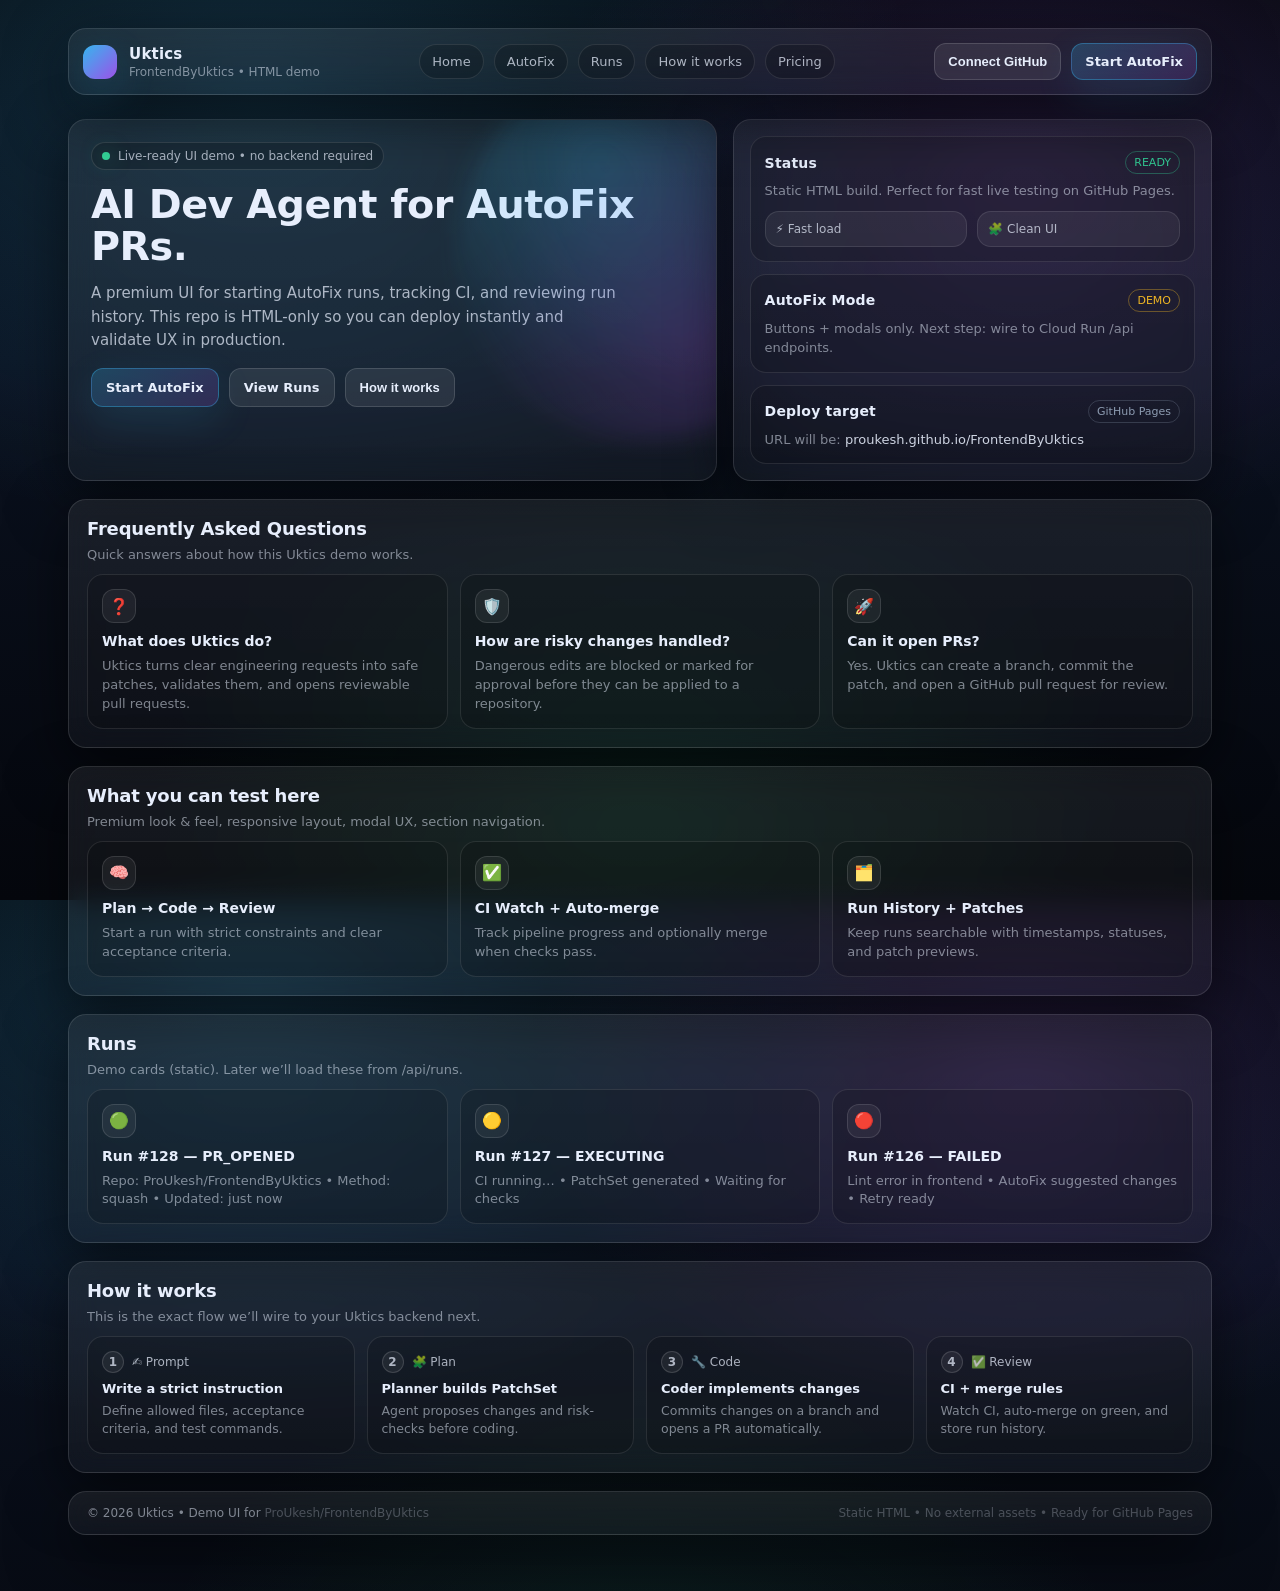
==== commit 2c3eeab8: "[Uktics:w7aXz1AKNTprOwnj] Add FAQ section" ====
--- a/index.html
+++ b/index.html
@@ -344,6 +344,29 @@
         </aside>
       </section>
 
+      <section id="faq" class="card section" aria-labelledby="faq-title">
+        <h2 id="faq-title">Frequently Asked Questions</h2>
+        <p class="hint">Quick answers about how this Uktics demo works.</p>
+
+        <div class="grid3">
+          <div class="feature">
+            <div class="icon">❓</div>
+            <strong>What does Uktics do?</strong>
+            <p>Uktics turns clear engineering requests into safe patches, validates them, and opens reviewable pull requests.</p>
+          </div>
+          <div class="feature">
+            <div class="icon">🛡️</div>
+            <strong>How are risky changes handled?</strong>
+            <p>Dangerous edits are blocked or marked for approval before they can be applied to a repository.</p>
+          </div>
+          <div class="feature">
+            <div class="icon">🚀</div>
+            <strong>Can it open PRs?</strong>
+            <p>Yes. Uktics can create a branch, commit the patch, and open a GitHub pull request for review.</p>
+          </div>
+        </div>
+      </section>
+
       <section id="features" class="card section">
         <h2>What you can test here</h2>
         <p class="hint">Premium look & feel, responsive layout, modal UX, section navigation.</p>
